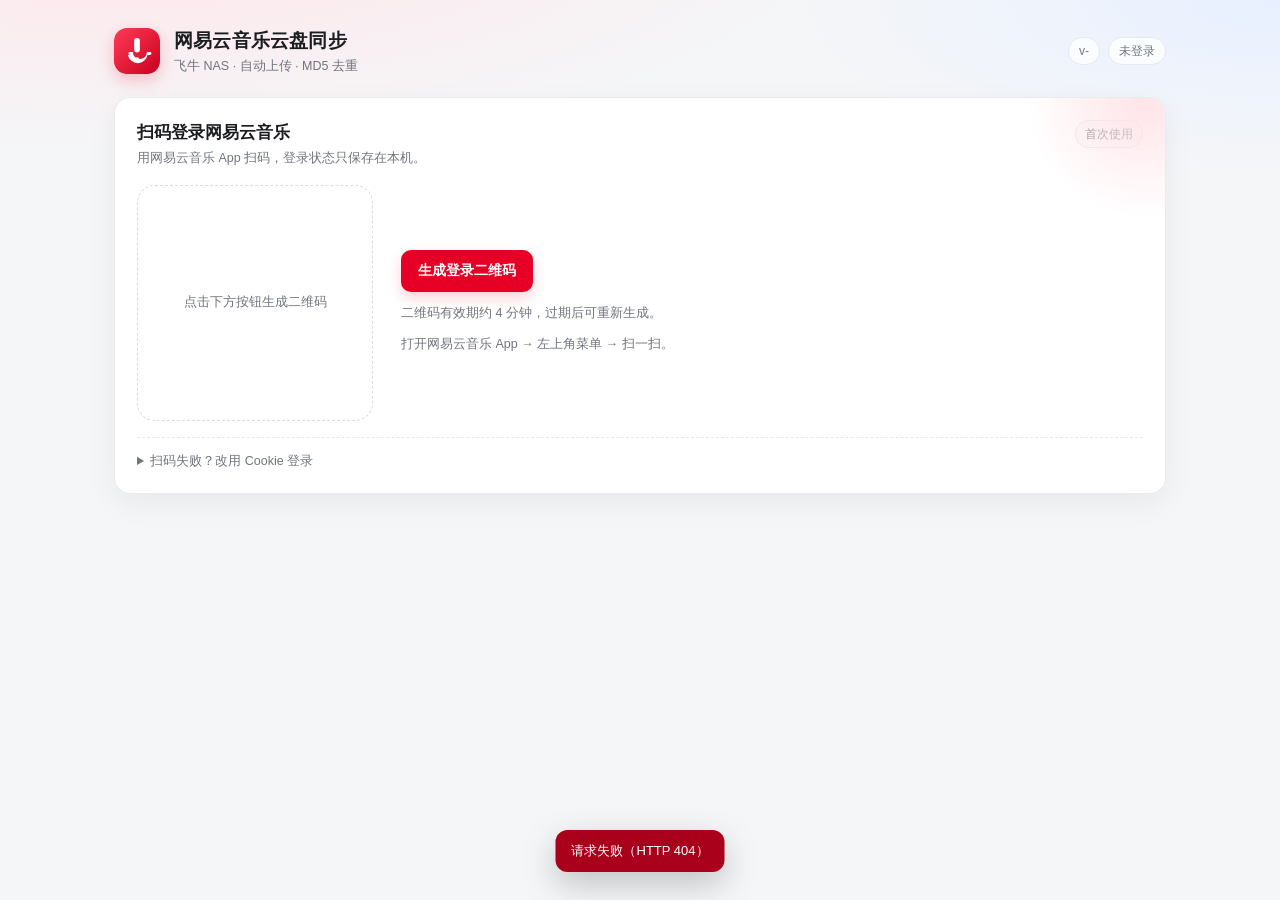
==== src/wy_music_cloud/webui/index.html @ 285b80cb "fix: use official NetEase QR login and add cookie fallback (v0.2.4) - restore official desktop QR AP" ====
<!doctype html>
<html lang="zh-CN">
<head>
  <meta charset="utf-8">
  <meta name="viewport" content="width=device-width, initial-scale=1">
  <meta name="color-scheme" content="light">
  <title>网易云音乐云盘同步</title>
  <link rel="icon" href="favicon.svg" type="image/svg+xml">
  <link rel="stylesheet" href="style.css">
  <script defer src="app.js"></script>
</head>
<body>
  <header class="topbar">
    <div class="brand">
      <img src="favicon.svg" alt="" class="brand-icon">
      <div>
        <h1>网易云音乐云盘同步</h1>
        <p class="subtitle">飞牛 NAS · 自动上传 · MD5 去重</p>
      </div>
    </div>
    <div class="topbar-right">
      <span id="version" class="pill">v-</span>
      <span id="accountBadge" class="pill muted">未登录</span>
    </div>
  </header>

  <main class="layout">
    <section id="loginCard" class="card login-card">
      <div class="card-head">
        <div>
          <h2>扫码登录网易云音乐</h2>
          <p class="muted">用网易云音乐 App 扫码，登录状态只保存在本机。</p>
        </div>
        <span class="tag">首次使用</span>
      </div>
      <div class="login-body">
        <div id="qrBox" class="qr-box">
          <div id="qrPlaceholder" class="qr-placeholder">
            <span>点击下方按钮生成二维码</span>
          </div>
          <div id="qrImage" class="qr-image"></div>
        </div>
        <div class="login-actions">
          <button id="qrButton" class="btn primary" type="button">生成登录二维码</button>
          <p id="qrStatus" class="status-line">二维码有效期约 4 分钟，过期后可重新生成。</p>
          <p class="hint">打开网易云音乐 App → 左上角菜单 → 扫一扫。</p>
        </div>
      </div>
      <details class="cookie-login">
        <summary>扫码失败？改用 Cookie 登录</summary>
        <p class="hint">在已登录 music.163.com 的浏览器中打开开发者工具，复制包含 MUSIC_U 的完整 Cookie。登录状态只保存在本机。</p>
        <textarea id="cookieInput" rows="3" spellcheck="false" placeholder="MUSIC_U=...; __csrf=..."></textarea>
        <div class="form-actions">
          <button id="cookieButton" class="btn ghost" type="button">用 Cookie 登录</button>
          <span id="cookieStatus" class="status-line"></span>
        </div>
      </details>
    </section>

    <div id="dashboard" class="dashboard hidden">
      <section class="card account-card">
        <div>
          <p class="eyebrow">当前账号</p>
          <h2 id="nickname">-</h2>
          <p class="muted" id="userId">-</p>
        </div>
        <div class="account-actions">
          <button id="refreshAccount" class="btn ghost" type="button">刷新账号</button>
          <button id="logoutButton" class="btn danger-ghost" type="button">退出登录</button>
        </div>
      </section>

      <section class="stats-grid">
        <article class="stat"><span class="stat-label">已上传</span><strong id="statUploaded">0</strong></article>
        <article class="stat"><span class="stat-label">待处理</span><strong id="statPending">0</strong></article>
        <article class="stat"><span class="stat-label">失败</span><strong id="statFailed">0</strong></article>
        <article class="stat"><span class="stat-label">本地缺失</span><strong id="statMissing">0</strong></article>
        <article class="stat"><span class="stat-label">跳过/重复</span><strong id="statSkipped">0</strong></article>
      </section>

      <section class="card">
        <div class="card-head">
          <div>
            <h2>同步控制</h2>
            <p class="muted" id="syncHint">同步任务在后台运行，可随时关闭页面。</p>
          </div>
          <span id="syncState" class="tag">空闲</span>
        </div>
        <div class="actions">
          <button id="syncButton" class="btn primary" type="button">立即同步</button>
          <button id="dryRunButton" class="btn ghost" type="button">演练（不上传）</button>
          <button id="refreshButton" class="btn ghost" type="button">刷新状态</button>
        </div>
        <div class="sync-meta">
          <div><span class="meta-label">上次运行</span><span id="lastRun">-</span></div>
          <div><span class="meta-label">下次计划</span><span id="nextRun">-</span></div>
          <div><span class="meta-label">同步间隔</span><span id="intervalLabel">-</span></div>
        </div>
        <div id="progressBox" class="progress-box hidden">
          <div class="progress-head"><span>正在处理</span><span id="progressCount"></span></div>
          <ul id="progressList" class="progress-list"></ul>
        </div>
        <p id="syncError" class="error-line hidden"></p>
      </section>

      <section class="card">
        <div class="card-head">
          <div>
            <h2>音乐目录与设置</h2>
            <p class="muted">每行一个绝对路径。保存后下一轮同步生效。</p>
          </div>
        </div>
        <form id="settingsForm" class="settings-form">
          <label class="field wide">
            <span>音乐目录</span>
            <textarea id="musicDirs" rows="3" spellcheck="false" placeholder="/vol1/1000/Music"></textarea>
          </label>
          <label class="field">
            <span>同步间隔（秒）</span>
            <input id="interval" type="number" min="60" max="86400" step="60" value="3600">
          </label>
          <label class="field">
            <span>日志级别</span>
            <select id="logLevel">
              <option value="DEBUG">DEBUG</option>
              <option value="INFO">INFO</option>
              <option value="WARNING">WARNING</option>
              <option value="ERROR">ERROR</option>
            </select>
          </label>
          <label class="check-field">
            <input id="dryRun" type="checkbox">
            <span>默认只演练，不真正上传</span>
          </label>
          <div class="form-actions">
            <button id="saveSettings" class="btn primary" type="submit">保存设置</button>
            <span id="settingsStatus" class="status-line"></span>
          </div>
        </form>
        <div id="dirWarnings" class="dir-warnings"></div>
      </section>

      <section class="card">
        <div class="card-head">
          <div>
            <h2>运行日志</h2>
            <p class="muted">最近 200 行，保存在本机数据目录。</p>
          </div>
          <div class="log-actions">
            <button id="diagnosticsButton" class="btn ghost" type="button">诊断信息</button>
            <button id="refreshLogs" class="btn ghost" type="button">刷新日志</button>
          </div>
        </div>
        <pre id="logView" class="log-view">加载中…</pre>
        <pre id="diagnosticsView" class="log-view hidden"></pre>
      </section>
    </div>
  </main>

  <div id="toast" class="toast hidden" role="status"></div>
</body>
</html>
---- src/wy_music_cloud/webui/style.css ----
:root {
  --bg: #f5f6f8;
  --surface: #ffffff;
  --surface-soft: #fafbfc;
  --text: #1c1d21;
  --muted: #71757e;
  --line: #e7e9ee;
  --red: #e60026;
  --red-dark: #b8001e;
  --red-soft: #fff0f2;
  --green: #12805c;
  --green-soft: #eaf7f1;
  --amber: #a15c00;
  --amber-soft: #fff6e6;
  --shadow: 0 10px 30px rgba(28, 29, 33, 0.06);
  --radius: 16px;
}

* {
  box-sizing: border-box;
}

html,
body {
  margin: 0;
  padding: 0;
}

body {
  min-height: 100vh;
  background:
    radial-gradient(1200px 400px at 10% -10%, #ffe4e8 0, rgba(255, 228, 232, 0) 60%),
    radial-gradient(900px 320px at 100% 0, #e8f0ff 0, rgba(232, 240, 255, 0) 55%),
    var(--bg);
  color: var(--text);
  font-family: -apple-system, BlinkMacSystemFont, "Segoe UI", "PingFang SC",
    "Hiragino Sans GB", "Microsoft YaHei", sans-serif;
  font-size: 14px;
  line-height: 1.55;
}

h1,
h2,
p {
  margin: 0;
}

h1 {
  font-size: 19px;
  letter-spacing: 0.01em;
}

h2 {
  font-size: 17px;
}

.hidden {
  display: none !important;
}

.muted {
  color: var(--muted);
}

.topbar {
  max-width: 1100px;
  margin: 0 auto;
  padding: 26px 24px 0;
  display: flex;
  align-items: center;
  justify-content: space-between;
  gap: 16px;
}

.brand {
  display: flex;
  align-items: center;
  gap: 14px;
}

.brand-icon {
  width: 46px;
  height: 46px;
  border-radius: 13px;
  box-shadow: 0 6px 16px rgba(230, 0, 38, 0.22);
}

.subtitle {
  margin-top: 2px;
  color: var(--muted);
  font-size: 12.5px;
}

.topbar-right {
  display: flex;
  align-items: center;
  gap: 8px;
}

.pill {
  display: inline-flex;
  align-items: center;
  min-height: 28px;
  padding: 3px 10px;
  border-radius: 999px;
  background: rgba(255, 255, 255, 0.75);
  border: 1px solid var(--line);
  color: var(--muted);
  font-size: 12px;
  white-space: nowrap;
}

.pill.ok {
  background: var(--green-soft);
  border-color: #c9ecdd;
  color: var(--green);
}

.layout {
  max-width: 1100px;
  margin: 0 auto;
  padding: 20px 24px 56px;
  display: grid;
  gap: 16px;
}

.card {
  background: var(--surface);
  border: 1px solid rgba(231, 233, 238, 0.9);
  border-radius: var(--radius);
  box-shadow: var(--shadow);
  padding: 22px;
  animation: rise 0.35s ease both;
}

@keyframes rise {
  from {
    opacity: 0;
    transform: translateY(6px);
  }
  to {
    opacity: 1;
    transform: translateY(0);
  }
}

.card-head {
  display: flex;
  align-items: flex-start;
  justify-content: space-between;
  gap: 16px;
  margin-bottom: 16px;
}

.card-head .muted {
  margin-top: 3px;
  font-size: 12.5px;
}

.tag {
  display: inline-flex;
  align-items: center;
  padding: 4px 9px;
  border-radius: 999px;
  background: var(--surface-soft);
  border: 1px solid var(--line);
  color: var(--muted);
  font-size: 12px;
  white-space: nowrap;
}

.tag.active {
  background: var(--red-soft);
  border-color: #ffd1d8;
  color: var(--red);
}

.login-card {
  overflow: hidden;
  position: relative;
}

.login-card::after {
  content: "";
  position: absolute;
  width: 240px;
  height: 240px;
  right: -100px;
  top: -120px;
  border-radius: 50%;
  background: radial-gradient(circle, #ffe3e7 0, rgba(255, 227, 231, 0) 70%);
  pointer-events: none;
}

.login-body {
  display: grid;
  grid-template-columns: 236px minmax(0, 1fr);
  gap: 28px;
  align-items: center;
}

.qr-box {
  width: 236px;
  height: 236px;
  padding: 12px;
  border: 1px dashed #d8dbe2;
  border-radius: 18px;
  background: #fff;
  display: flex;
  align-items: center;
  justify-content: center;
}

.qr-placeholder {
  color: var(--muted);
  text-align: center;
  font-size: 13px;
  padding: 0 18px;
}

.qr-image svg {
  display: block;
  width: 210px;
  height: 210px;
  border-radius: 6px;
}

.login-actions {
  display: grid;
  gap: 12px;
  justify-items: start;
}

.hint {
  color: var(--muted);
  font-size: 12.5px;
}

.btn {
  appearance: none;
  border: 1px solid transparent;
  border-radius: 10px;
  padding: 9px 16px;
  min-height: 38px;
  font: inherit;
  font-weight: 600;
  cursor: pointer;
  transition: background 0.15s ease, border-color 0.15s ease, transform 0.1s ease, box-shadow 0.15s ease;
}

.btn:active {
  transform: translateY(1px);
}

.btn:disabled {
  opacity: 0.55;
  cursor: not-allowed;
}

.btn.primary {
  background: var(--red);
  color: #fff;
  box-shadow: 0 6px 14px rgba(230, 0, 38, 0.18);
}

.btn.primary:hover:not(:disabled) {
  background: var(--red-dark);
}

.btn.ghost {
  background: var(--surface);
  border-color: var(--line);
  color: var(--text);
}

.btn.ghost:hover:not(:disabled) {
  background: var(--surface-soft);
  border-color: #d7dae1;
}

.btn.danger-ghost {
  background: transparent;
  border-color: #f2c9cf;
  color: var(--red);
}

.btn.danger-ghost:hover:not(:disabled) {
  background: var(--red-soft);
}

.dashboard {
  display: grid;
  gap: 16px;
}

.account-card {
  display: flex;
  align-items: center;
  justify-content: space-between;
  gap: 18px;
  background: linear-gradient(135deg, #ffffff 0%, #fff8f9 100%);
}

.eyebrow {
  text-transform: uppercase;
  letter-spacing: 0.08em;
  font-size: 11px;
  font-weight: 700;
  color: var(--red);
  margin-bottom: 4px;
}

.account-actions {
  display: flex;
  gap: 8px;
  flex-wrap: wrap;
}

.stats-grid {
  display: grid;
  grid-template-columns: repeat(5, minmax(0, 1fr));
  gap: 12px;
}

.stat {
  background: var(--surface);
  border: 1px solid rgba(231, 233, 238, 0.9);
  border-radius: 14px;
  padding: 14px 16px;
  box-shadow: 0 6px 18px rgba(28, 29, 33, 0.04);
}

.stat-label {
  display: block;
  color: var(--muted);
  font-size: 12px;
  margin-bottom: 4px;
}

.stat strong {
  font-size: 24px;
  font-variant-numeric: tabular-nums;
  letter-spacing: -0.02em;
}

.actions {
  display: flex;
  gap: 10px;
  flex-wrap: wrap;
}

.sync-meta {
  display: grid;
  grid-template-columns: repeat(3, minmax(0, 1fr));
  gap: 12px;
  margin-top: 18px;
  padding-top: 16px;
  border-top: 1px solid var(--line);
}

.sync-meta > div {
  display: grid;
  gap: 2px;
  min-width: 0;
}

.meta-label {
  color: var(--muted);
  font-size: 12px;
}

.sync-meta span:last-child {
  overflow: hidden;
  text-overflow: ellipsis;
  white-space: nowrap;
}

.progress-box {
  margin-top: 16px;
  border: 1px solid var(--line);
  border-radius: 12px;
  overflow: hidden;
}

.progress-head {
  display: flex;
  justify-content: space-between;
  padding: 9px 12px;
  background: var(--surface-soft);
  color: var(--muted);
  font-size: 12px;
}

.progress-list {
  list-style: none;
  margin: 0;
  padding: 6px 12px;
  max-height: 210px;
  overflow: auto;
}

.progress-list li {
  display: flex;
  gap: 8px;
  align-items: baseline;
  padding: 5px 0;
  border-bottom: 1px dashed #eef0f3;
  font-size: 12.5px;
}

.progress-list li:last-child {
  border-bottom: 0;
}

.progress-tag {
  flex: 0 0 auto;
  color: var(--red);
  font-weight: 600;
}

.progress-path {
  color: var(--muted);
  overflow: hidden;
  text-overflow: ellipsis;
  white-space: nowrap;
}

.error-line {
  margin-top: 14px;
  padding: 10px 12px;
  border-radius: 10px;
  background: var(--red-soft);
  color: var(--red-dark);
  font-size: 12.5px;
}

.settings-form {
  display: grid;
  grid-template-columns: minmax(0, 2fr) minmax(160px, 1fr) minmax(140px, 1fr);
  gap: 16px;
  align-items: start;
}

.field {
  display: grid;
  gap: 6px;
}

.field.wide {
  grid-column: 1 / -1;
}

.field > span {
  color: var(--muted);
  font-size: 12.5px;
}

input[type="number"],
select,
textarea {
  width: 100%;
  border: 1px solid var(--line);
  border-radius: 10px;
  background: var(--surface);
  color: var(--text);
  padding: 9px 11px;
  font: inherit;
  outline: none;
  transition: border-color 0.15s ease, box-shadow 0.15s ease;
}

textarea {
  resize: vertical;
  min-height: 82px;
  font-family: ui-monospace, SFMono-Regular, Menlo, Consolas, monospace;
  font-size: 12.5px;
}

input[type="number"]:focus,
select:focus,
textarea:focus {
  border-color: #f0a6b1;
  box-shadow: 0 0 0 3px rgba(230, 0, 38, 0.09);
}

.check-field {
  display: flex;
  align-items: center;
  gap: 8px;
  align-self: end;
  min-height: 38px;
  color: var(--muted);
  font-size: 12.5px;
}

.check-field input {
  width: 16px;
  height: 16px;
  accent-color: var(--red);
}

.form-actions {
  grid-column: 1 / -1;
  display: flex;
  align-items: center;
  gap: 12px;
  flex-wrap: wrap;
}

.status-line {
  color: var(--muted);
  font-size: 12.5px;
}

.dir-warnings {
  display: grid;
  gap: 8px;
  margin-top: 14px;
}

.warning-line {
  padding: 9px 12px;
  border-radius: 10px;
  background: var(--amber-soft);
  color: var(--amber);
  font-size: 12.5px;
}

.log-view {
  margin: 0;
  padding: 14px;
  min-height: 160px;
  max-height: 360px;
  overflow: auto;
  border: 1px solid var(--line);
  border-radius: 12px;
  background: #17181c;
  color: #d8dbe2;
  font-family: ui-monospace, SFMono-Regular, Menlo, Consolas, monospace;
  font-size: 12px;
  line-height: 1.6;
  white-space: pre-wrap;
  word-break: break-word;
}

.cookie-login {
  margin-top: 16px;
  padding-top: 14px;
  border-top: 1px dashed var(--line);
}

.cookie-login summary {
  cursor: pointer;
  color: var(--muted);
  font-size: 12.5px;
}

.cookie-login textarea {
  margin: 10px 0;
}

.log-actions {
  display: flex;
  align-items: center;
  gap: 8px;
  flex-wrap: wrap;
}

#diagnosticsView {
  margin-top: 12px;
}

.toast {
  position: fixed;
  left: 50%;
  bottom: 28px;
  transform: translateX(-50%);
  z-index: 20;
  max-width: min(92vw, 560px);
  padding: 11px 16px;
  border-radius: 12px;
  background: #17181c;
  color: #fff;
  box-shadow: 0 12px 34px rgba(0, 0, 0, 0.22);
  font-size: 13px;
}

.toast.error {
  background: #a9001b;
}

@media (max-width: 860px) {
  .stats-grid {
    grid-template-columns: repeat(3, minmax(0, 1fr));
  }
  .settings-form {
    grid-template-columns: minmax(0, 1fr) minmax(0, 1fr);
  }
  .field.wide {
    grid-column: 1 / -1;
  }
}

@media (max-width: 620px) {
  .topbar {
    padding: 18px 16px 0;
    align-items: flex-start;
  }
  .layout {
    padding: 16px 14px 42px;
  }
  .card {
    padding: 17px;
    border-radius: 14px;
  }
  .login-body {
    grid-template-columns: 1fr;
    gap: 18px;
  }
  .qr-box {
    width: 100%;
    max-width: 260px;
    margin: 0 auto;
  }
  .qr-image svg {
    width: 210px;
    height: 210px;
  }
  .stats-grid {
    grid-template-columns: repeat(2, minmax(0, 1fr));
  }
  .sync-meta {
    grid-template-columns: 1fr;
    gap: 8px;
  }
  .settings-form {
    grid-template-columns: 1fr;
  }
  .account-card {
    align-items: flex-start;
    flex-direction: column;
  }
  .brand-icon {
    width: 40px;
    height: 40px;
  }
  h1 {
    font-size: 17px;
  }
}
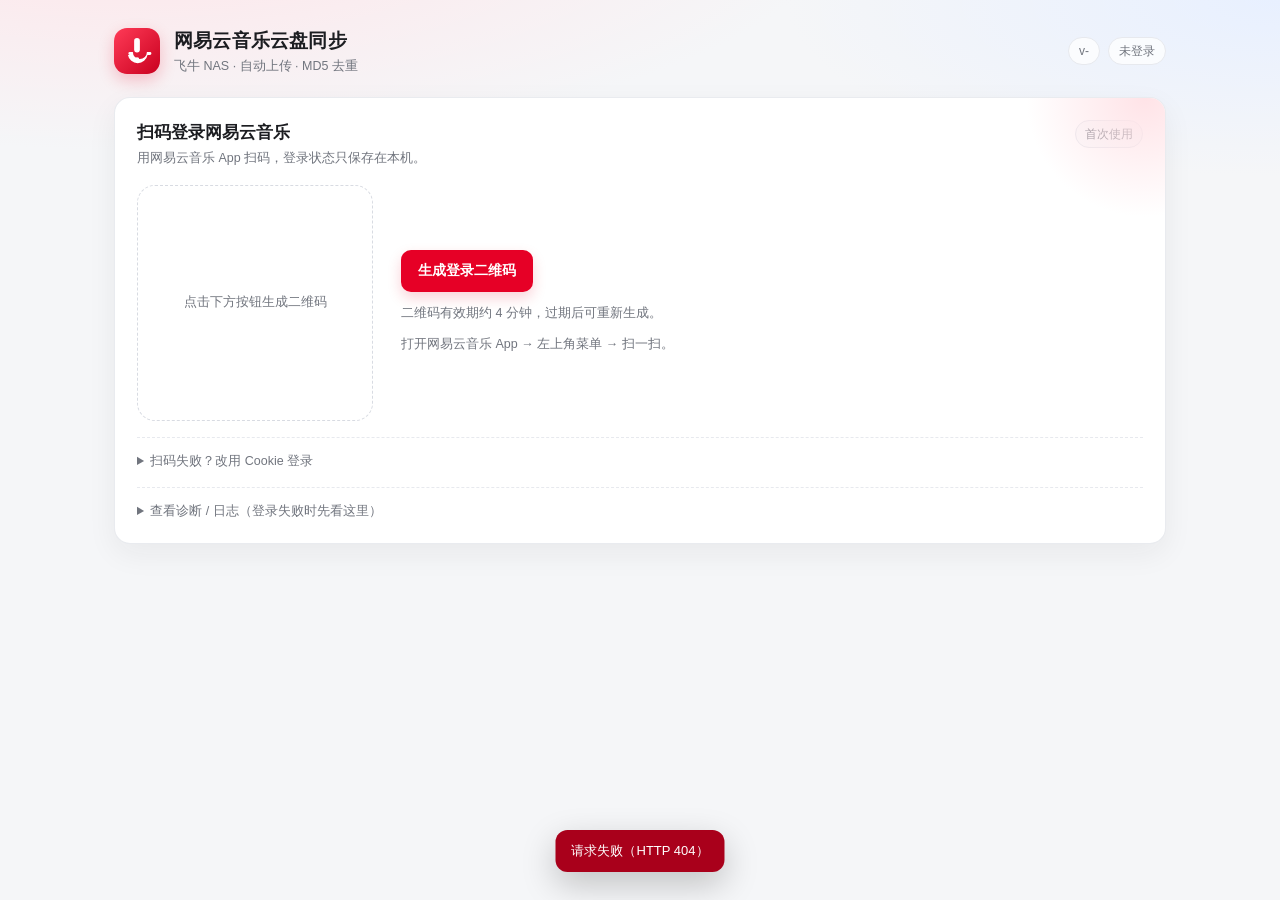
==== commit 01edbe56: "fix: use PC eapi QR login and pre-login diagnostics (v0.2.6)" ====
--- a/src/wy_music_cloud/webui/index.html
+++ b/src/wy_music_cloud/webui/index.html
@@ -54,6 +54,16 @@
           <button id="cookieButton" class="btn ghost" type="button">用 Cookie 登录</button>
           <span id="cookieStatus" class="status-line"></span>
         </div>
+      </details>
+      <details id="loginDiagnostics" class="cookie-login">
+        <summary>查看诊断 / 日志（登录失败时先看这里）</summary>
+        <p class="hint">显示真实数据目录、日志文件路径、Python 与进程信息，以及最近日志。升级后仍登录失败，请复制这里的内容反馈。</p>
+        <div class="form-actions">
+          <button id="loginDiagnosticsButton" class="btn ghost" type="button">加载诊断信息</button>
+          <button id="copyDiagnosticsButton" class="btn ghost" type="button">复制诊断</button>
+          <span id="diagnosticsStatus" class="status-line"></span>
+        </div>
+        <pre id="loginDiagnosticsView" class="log-view hidden"></pre>
       </details>
     </section>
 
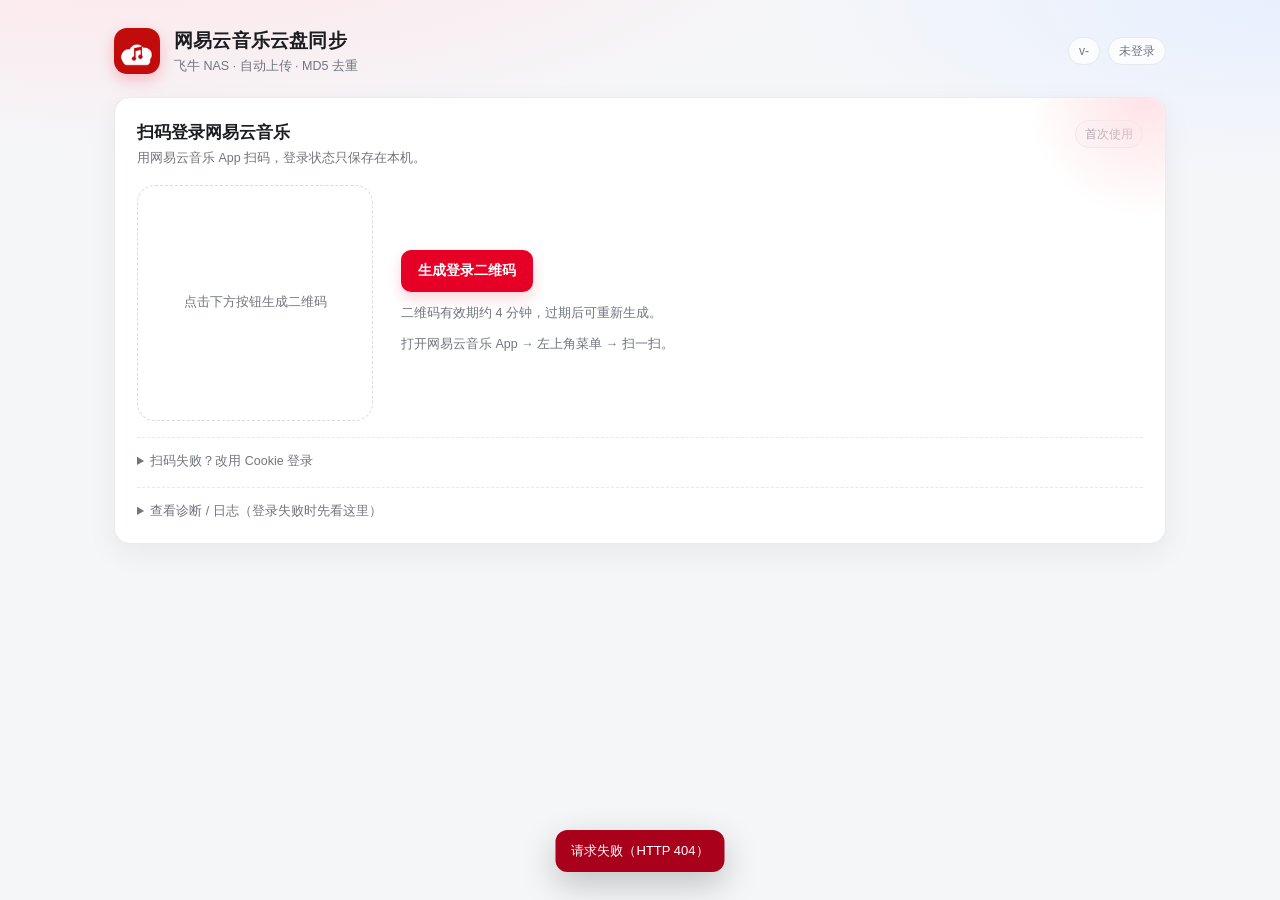
==== commit 4a463822: "fix: repair notifications and preserve settings on upgrade (v0.2.22)" ====
--- a/src/wy_music_cloud/webui/index.html
+++ b/src/wy_music_cloud/webui/index.html
@@ -5,14 +5,14 @@
   <meta name="viewport" content="width=device-width, initial-scale=1">
   <meta name="color-scheme" content="light">
   <title>网易云音乐云盘同步</title>
-  <link rel="icon" href="favicon.svg" type="image/svg+xml">
+  <link rel="icon" href="favicon.png" type="image/png">
   <link rel="stylesheet" href="style.css">
   <script defer src="app.js"></script>
 </head>
 <body>
   <header class="topbar">
     <div class="brand">
-      <img src="favicon.svg" alt="" class="brand-icon">
+      <img src="favicon.png" alt="" class="brand-icon">
       <div>
         <h1>网易云音乐云盘同步</h1>
         <p class="subtitle">飞牛 NAS · 自动上传 · MD5 去重</p>
@@ -68,102 +68,220 @@
     </section>
 
     <div id="dashboard" class="dashboard hidden">
-      <section class="card account-card">
-        <div>
-          <p class="eyebrow">当前账号</p>
-          <h2 id="nickname">-</h2>
-          <p class="muted" id="userId">-</p>
-        </div>
-        <div class="account-actions">
-          <button id="refreshAccount" class="btn ghost" type="button">刷新账号</button>
-          <button id="logoutButton" class="btn danger-ghost" type="button">退出登录</button>
-        </div>
-      </section>
-
-      <section class="stats-grid">
-        <article class="stat"><span class="stat-label">已上传</span><strong id="statUploaded">0</strong></article>
-        <article class="stat"><span class="stat-label">待处理</span><strong id="statPending">0</strong></article>
-        <article class="stat"><span class="stat-label">失败</span><strong id="statFailed">0</strong></article>
-        <article class="stat"><span class="stat-label">本地缺失</span><strong id="statMissing">0</strong></article>
-        <article class="stat"><span class="stat-label">跳过/重复</span><strong id="statSkipped">0</strong></article>
-      </section>
-
-      <section class="card">
-        <div class="card-head">
+      <nav class="nav" aria-label="功能分区">
+        <button class="nav-item active" type="button" data-page="overview">概览</button>
+        <button class="nav-item" type="button" data-page="problems">文件问题</button>
+        <button class="nav-item" type="button" data-page="settings">设置</button>
+        <button class="nav-item" type="button" data-page="notifications">通知</button>
+        <button class="nav-item" type="button" data-page="about">关于</button>
+        <button class="nav-item" type="button" data-page="logs">日志与诊断</button>
+      </nav>
+
+      <div id="page-overview" class="page">
+        <section class="card account-card">
           <div>
-            <h2>同步控制</h2>
-            <p class="muted" id="syncHint">同步任务在后台运行，可随时关闭页面。</p>
-          </div>
-          <span id="syncState" class="tag">空闲</span>
-        </div>
-        <div class="actions">
-          <button id="syncButton" class="btn primary" type="button">立即同步</button>
-          <button id="dryRunButton" class="btn ghost" type="button">演练（不上传）</button>
-          <button id="refreshButton" class="btn ghost" type="button">刷新状态</button>
-        </div>
-        <div class="sync-meta">
-          <div><span class="meta-label">上次运行</span><span id="lastRun">-</span></div>
-          <div><span class="meta-label">下次计划</span><span id="nextRun">-</span></div>
-          <div><span class="meta-label">同步间隔</span><span id="intervalLabel">-</span></div>
-        </div>
-        <div id="progressBox" class="progress-box hidden">
-          <div class="progress-head"><span>正在处理</span><span id="progressCount"></span></div>
-          <ul id="progressList" class="progress-list"></ul>
-        </div>
-        <p id="syncError" class="error-line hidden"></p>
-      </section>
-
-      <section class="card">
-        <div class="card-head">
-          <div>
-            <h2>音乐目录与设置</h2>
-            <p class="muted">每行一个绝对路径。保存后下一轮同步生效。</p>
-          </div>
-        </div>
-        <form id="settingsForm" class="settings-form">
-          <label class="field wide">
-            <span>音乐目录</span>
-            <textarea id="musicDirs" rows="3" spellcheck="false" placeholder="/vol1/1000/Music"></textarea>
+            <p class="eyebrow">当前账号</p>
+            <h2 id="nickname">-</h2>
+            <p class="muted" id="userId">-</p>
+          </div>
+          <div class="account-actions">
+            <button id="refreshAccount" class="btn ghost" type="button">刷新账号</button>
+            <button id="logoutButton" class="btn danger-ghost" type="button">退出登录</button>
+          </div>
+        </section>
+
+        <section class="stats-grid">
+          <article class="stat"><span class="stat-label">已上传</span><strong id="statUploaded">0</strong></article>
+          <article class="stat"><span class="stat-label">待处理</span><strong id="statPending">0</strong></article>
+          <article class="stat clickable" data-problem-kind="failed" tabindex="0" role="button" title="查看失败文件"><span class="stat-label">失败</span><strong id="statFailed">0</strong><small class="stat-link">查看明细</small></article>
+          <article class="stat clickable" data-problem-kind="permission" tabindex="0" role="button" title="查看无权限文件"><span class="stat-label">无权限</span><strong id="statPermission">0</strong><small class="stat-link">查看明细</small></article>
+          <article class="stat"><span class="stat-label">本地缺失</span><strong id="statMissing">0</strong></article>
+          <article class="stat"><span class="stat-label">跳过/重复</span><strong id="statSkipped">0</strong></article>
+        </section>
+
+        <section class="card">
+          <div class="card-head">
+            <div>
+              <h2>同步控制</h2>
+              <p class="muted" id="syncHint">同步任务在后台运行，可随时关闭页面。</p>
+            </div>
+            <span id="syncState" class="tag">空闲</span>
+          </div>
+          <div class="actions">
+            <button id="syncButton" class="btn primary" type="button">立即同步</button>
+            <button id="dryRunButton" class="btn ghost" type="button">演练（不上传）</button>
+            <button id="pauseButton" class="btn ghost" type="button" disabled>暂停</button>
+            <button id="stopButton" class="btn ghost" type="button" disabled>终止</button>
+            <button id="resumeButton" class="btn ghost" type="button" disabled>继续</button>
+            <button id="refreshButton" class="btn ghost" type="button">刷新状态</button>
+            <button id="copyDiagnosticsDashboard" class="btn ghost" type="button">复制诊断</button>
+          </div>
+          <label class="check-field">
+            <input id="forceRecheck" type="checkbox">
+            <span>强制重新检查（忽略本地已同步记录，修云端已有但实际为空）</span>
           </label>
-          <label class="field">
-            <span>同步间隔（秒）</span>
-            <input id="interval" type="number" min="60" max="86400" step="60" value="3600">
-          </label>
-          <label class="field">
-            <span>日志级别</span>
-            <select id="logLevel">
-              <option value="DEBUG">DEBUG</option>
-              <option value="INFO">INFO</option>
-              <option value="WARNING">WARNING</option>
-              <option value="ERROR">ERROR</option>
-            </select>
-          </label>
-          <label class="check-field">
-            <input id="dryRun" type="checkbox">
-            <span>默认只演练，不真正上传</span>
-          </label>
+          <div class="sync-meta">
+            <div><span class="meta-label">上次运行</span><span id="lastRun">-</span></div>
+            <div><span class="meta-label">下次计划</span><span id="nextRun">-</span></div>
+            <div><span class="meta-label">同步间隔</span><span id="intervalLabel">-</span></div>
+          </div>
+          <div id="progressBox" class="progress-box hidden">
+            <div class="progress-head"><span>正在处理</span><span id="progressCount"></span></div>
+            <ul id="progressList" class="progress-list"></ul>
+          </div>
+          <p id="syncError" class="error-line hidden"></p>
+        </section>
+      </div>
+
+      <div id="page-problems" class="page hidden">
+        <section class="card">
+          <div class="card-head">
+            <div>
+              <h2>文件问题</h2>
+              <p class="muted">失败和无权限文件会保留在这里，修复权限或网络后可以重试。</p>
+            </div>
+            <div class="actions">
+              <button id="refreshProblems" class="btn ghost" type="button">刷新</button>
+              <button id="retryProblems" class="btn ghost" type="button">重试当前分类</button>
+            </div>
+          </div>
+          <div class="problem-switch">
+            <button class="chip active" type="button" data-problem-kind="failed">失败 <span id="problemFailedCount">0</span></button>
+            <button class="chip" type="button" data-problem-kind="permission">无权限 <span id="problemPermissionCount">0</span></button>
+          </div>
+          <div id="problemEmpty" class="empty-state hidden">当前分类没有文件。</div>
+          <div id="problemList" class="problem-list"></div>
+          <p id="problemStatus" class="status-line"></p>
+        </section>
+      </div>
+
+      <div id="page-settings" class="page hidden">
+        <section class="card">
+          <div class="card-head">
+            <div>
+              <h2>音乐目录与同步设置</h2>
+              <p class="muted">每行一个绝对路径。保存后下一轮同步生效。</p>
+            </div>
+          </div>
+          <form id="settingsForm" class="settings-form">
+            <label class="field wide">
+              <span>音乐目录</span>
+              <textarea id="musicDirs" rows="3" spellcheck="false" placeholder="/vol1/1000/Music"></textarea>
+            </label>
+            <label class="field wide">
+              <span>排除目录</span>
+              <textarea id="excludeDirs" rows="3" spellcheck="false" placeholder="/vol1/1000/Music/有声书"></textarea>
+              <small class="muted">每行一个绝对路径，必须位于音乐目录内；整棵目录跳过。</small>
+            </label>
+            <label class="field">
+              <span>同步间隔（秒）</span>
+              <input id="interval" type="number" min="60" max="86400" step="60" value="3600">
+            </label>
+            <label class="field">
+              <span>请求间隔（秒）</span>
+              <input id="rateLimit" type="number" min="0" max="10" step="0.1" value="1">
+            </label>
+            <label class="field">
+              <span>日志级别</span>
+              <select id="logLevel">
+                <option value="DEBUG">DEBUG</option>
+                <option value="INFO">INFO</option>
+                <option value="WARNING">WARNING</option>
+                <option value="ERROR">ERROR</option>
+              </select>
+            </label>
+            <label class="check-field wide">
+              <input id="autoSync" type="checkbox" checked>
+              <span>启用自动同步（关闭后只手动同步，定时任务不再自动启动）</span>
+            </label>
+            <label class="check-field">
+              <input id="dryRun" type="checkbox">
+              <span>默认只演练，不真正上传</span>
+            </label>
+            <div class="form-actions">
+              <button id="saveSettings" class="btn primary" type="submit">保存设置</button>
+              <span id="settingsStatus" class="status-line"></span>
+            </div>
+          </form>
+          <div id="dirWarnings" class="dir-warnings"></div>
+        </section>
+      </div>
+
+      <div id="page-notifications" class="page hidden">
+        <section class="card">
+          <div class="card-head">
+            <div>
+              <h2>推送通知</h2>
+              <p class="muted">同步结束、失败或暂停时推送到手机或聊天工具。通知失败不会影响同步。</p>
+            </div>
+          </div>
+          <div class="notify-toolbar">
+            <label class="field">
+              <span>通知时机</span>
+              <select id="notifyOn">
+                <option value="always">每次都通知</option>
+                <option value="failure">仅失败或暂停</option>
+                <option value="success">仅成功</option>
+                <option value="never">关闭通知</option>
+              </select>
+            </label>
+            <div class="notify-add">
+              <label class="field">
+                <span>添加渠道</span>
+                <select id="notifyType"></select>
+              </label>
+              <button id="addNotifyChannel" class="btn ghost" type="button">添加</button>
+            </div>
+          </div>
+          <div id="notifyList" class="notify-list"></div>
           <div class="form-actions">
-            <button id="saveSettings" class="btn primary" type="submit">保存设置</button>
-            <span id="settingsStatus" class="status-line"></span>
-          </div>
-        </form>
-        <div id="dirWarnings" class="dir-warnings"></div>
-      </section>
-
-      <section class="card">
-        <div class="card-head">
-          <div>
-            <h2>运行日志</h2>
-            <p class="muted">最近 200 行，保存在本机数据目录。</p>
-          </div>
-          <div class="log-actions">
-            <button id="diagnosticsButton" class="btn ghost" type="button">诊断信息</button>
-            <button id="refreshLogs" class="btn ghost" type="button">刷新日志</button>
-          </div>
-        </div>
-        <pre id="logView" class="log-view">加载中…</pre>
-        <pre id="diagnosticsView" class="log-view hidden"></pre>
-      </section>
+            <button id="saveNotifications" class="btn primary" type="button">保存通知设置</button>
+            <span id="notifyStatus" class="status-line"></span>
+          </div>
+        </section>
+      </div>
+
+      <div id="page-about" class="page hidden">
+        <section class="card">
+          <div class="card-head">
+            <div>
+              <h2>关于应用</h2>
+              <p class="muted">网易云音乐云盘同步，飞牛 NAS 自动上传与 MD5 去重。</p>
+            </div>
+            <span id="aboutVersion" class="tag">v-</span>
+          </div>
+          <div class="sync-meta">
+            <div><span class="meta-label">当前版本</span><span id="aboutCurrentVersion">-</span></div>
+            <div><span class="meta-label">最新版本</span><span id="updateLatest">-</span></div>
+            <div><span class="meta-label">发布时间</span><span id="updatePublished">-</span></div>
+          </div>
+          <div class="form-actions">
+            <button id="checkUpdateButton" class="btn primary" type="button">检查更新</button>
+            <a id="updateLink" class="btn ghost" href="https://github.com/jiu-zui-90817/wy-music-cloud/releases" target="_blank" rel="noreferrer">打开发布页</a>
+          </div>
+          <p id="updateStatus" class="status-line"></p>
+          <pre id="updateNotes" class="log-view hidden"></pre>
+          <p class="muted about-links">检查更新只读取 GitHub Release，不会上传任何数据。仓库：<a href="https://github.com/jiu-zui-90817/wy-music-cloud" target="_blank" rel="noreferrer">GitHub</a> · 问题反馈：<a href="https://github.com/jiu-zui-90817/wy-music-cloud/issues" target="_blank" rel="noreferrer">Issues</a></p>
+        </section>
+      </div>
+
+      <div id="page-logs" class="page hidden">
+        <section class="card">
+          <div class="card-head">
+            <div>
+              <h2>运行日志</h2>
+              <p class="muted">最近 200 行，保存在本机数据目录。</p>
+            </div>
+            <div class="log-actions">
+              <button id="diagnosticsButton" class="btn ghost" type="button">诊断信息</button>
+              <button id="logCopyDiagnostics" class="btn ghost" type="button">复制诊断</button>
+              <button id="refreshLogs" class="btn ghost" type="button">刷新日志</button>
+            </div>
+          </div>
+          <pre id="logView" class="log-view">加载中…</pre>
+          <pre id="diagnosticsView" class="log-view hidden"></pre>
+        </section>
+      </div>
     </div>
   </main>
 
--- a/src/wy_music_cloud/webui/style.css
+++ b/src/wy_music_cloud/webui/style.css
@@ -648,3 +648,257 @@
     font-size: 17px;
   }
 }
+
+/* v0.2.20 分区导航、文件问题与通知设置 */
+.stats-grid {
+  grid-template-columns: repeat(6, minmax(0, 1fr));
+}
+
+.nav {
+  display: flex;
+  gap: 6px;
+  padding: 5px;
+  border: 1px solid var(--line);
+  border-radius: 14px;
+  background: rgba(255, 255, 255, 0.85);
+  box-shadow: var(--shadow);
+  overflow-x: auto;
+}
+
+.nav-item {
+  flex: 1 0 auto;
+  border: 0;
+  border-radius: 10px;
+  background: transparent;
+  color: var(--muted);
+  padding: 9px 16px;
+  font: inherit;
+  font-weight: 600;
+  cursor: pointer;
+  white-space: nowrap;
+}
+
+.nav-item:hover {
+  color: var(--text);
+  background: var(--surface-soft);
+}
+
+.nav-item.active {
+  color: var(--red);
+  background: var(--red-soft);
+}
+
+.page {
+  display: grid;
+  gap: 16px;
+}
+
+.stat.clickable {
+  cursor: pointer;
+  transition: transform 0.15s ease, border-color 0.15s ease, box-shadow 0.15s ease;
+}
+
+.stat.clickable:hover,
+.stat.clickable:focus-visible {
+  transform: translateY(-2px);
+  border-color: #ffc7d0;
+  box-shadow: 0 10px 24px rgba(230, 0, 38, 0.1);
+  outline: none;
+}
+
+.stat-link {
+  display: block;
+  margin-top: 2px;
+  color: var(--red);
+  font-size: 11px;
+}
+
+.chip {
+  border: 1px solid var(--line);
+  border-radius: 999px;
+  background: var(--surface);
+  color: var(--muted);
+  padding: 6px 13px;
+  font: inherit;
+  font-size: 12.5px;
+  cursor: pointer;
+}
+
+.chip span {
+  display: inline-block;
+  min-width: 16px;
+  margin-left: 4px;
+  padding: 0 5px;
+  border-radius: 999px;
+  background: var(--surface-soft);
+  font-variant-numeric: tabular-nums;
+}
+
+.chip.active {
+  border-color: #ffd1d8;
+  background: var(--red-soft);
+  color: var(--red);
+}
+
+.problem-switch {
+  display: flex;
+  gap: 8px;
+  margin-bottom: 14px;
+  flex-wrap: wrap;
+}
+
+.problem-list {
+  display: grid;
+  gap: 10px;
+}
+
+.problem-row {
+  border: 1px solid var(--line);
+  border-radius: 12px;
+  padding: 12px 14px;
+  background: var(--surface-soft);
+}
+
+.problem-head {
+  display: flex;
+  align-items: flex-start;
+  justify-content: space-between;
+  gap: 12px;
+}
+
+.problem-path {
+  font-family: ui-monospace, SFMono-Regular, Menlo, Consolas, monospace;
+  font-size: 12.5px;
+  overflow-wrap: anywhere;
+}
+
+.problem-meta {
+  display: flex;
+  gap: 14px;
+  flex-wrap: wrap;
+  margin-top: 6px;
+  color: var(--muted);
+  font-size: 12px;
+}
+
+.problem-error {
+  margin-top: 7px;
+  color: #a9001b;
+  font-size: 12.5px;
+  white-space: pre-wrap;
+  overflow-wrap: anywhere;
+}
+
+.empty-state {
+  border: 1px dashed var(--line);
+  border-radius: 12px;
+  padding: 26px 16px;
+  color: var(--muted);
+  text-align: center;
+}
+
+.notify-toolbar {
+  display: flex;
+  align-items: flex-end;
+  justify-content: space-between;
+  gap: 18px;
+  flex-wrap: wrap;
+  margin-bottom: 16px;
+}
+
+.notify-add {
+  display: flex;
+  align-items: flex-end;
+  gap: 8px;
+}
+
+.notify-list {
+  display: grid;
+  gap: 12px;
+}
+
+.notify-card {
+  border: 1px solid var(--line);
+  border-radius: 14px;
+  padding: 14px;
+  background: var(--surface-soft);
+}
+
+.notify-head {
+  display: flex;
+  align-items: center;
+  justify-content: space-between;
+  gap: 12px;
+  flex-wrap: wrap;
+  margin-bottom: 12px;
+}
+
+.notify-title {
+  display: flex;
+  align-items: center;
+  gap: 10px;
+  flex-wrap: wrap;
+  min-width: 0;
+}
+
+.notify-title strong {
+  font-size: 14px;
+}
+
+.notify-name {
+  width: 180px;
+  max-width: 46vw;
+  border: 1px solid var(--line);
+  border-radius: 8px;
+  padding: 5px 8px;
+  font: inherit;
+  font-size: 12px;
+  background: var(--surface);
+}
+
+.notify-actions {
+  display: flex;
+  align-items: center;
+  gap: 7px;
+  flex-wrap: wrap;
+}
+
+.notify-grid {
+  display: grid;
+  grid-template-columns: repeat(2, minmax(0, 1fr));
+  gap: 10px 14px;
+}
+
+.check-field.compact {
+  margin: 0;
+  font-size: 12.5px;
+}
+
+.btn.tiny {
+  padding: 5px 10px;
+  font-size: 12px;
+  border-radius: 8px;
+}
+
+@media (max-width: 860px) {
+  .stats-grid {
+    grid-template-columns: repeat(3, minmax(0, 1fr));
+  }
+  .notify-grid {
+    grid-template-columns: 1fr;
+  }
+}
+
+@media (max-width: 620px) {
+  .stats-grid {
+    grid-template-columns: repeat(2, minmax(0, 1fr));
+  }
+  .nav-item {
+    padding: 8px 12px;
+    font-size: 12.5px;
+  }
+  .notify-name {
+    width: 100%;
+    max-width: 100%;
+  }
+}
